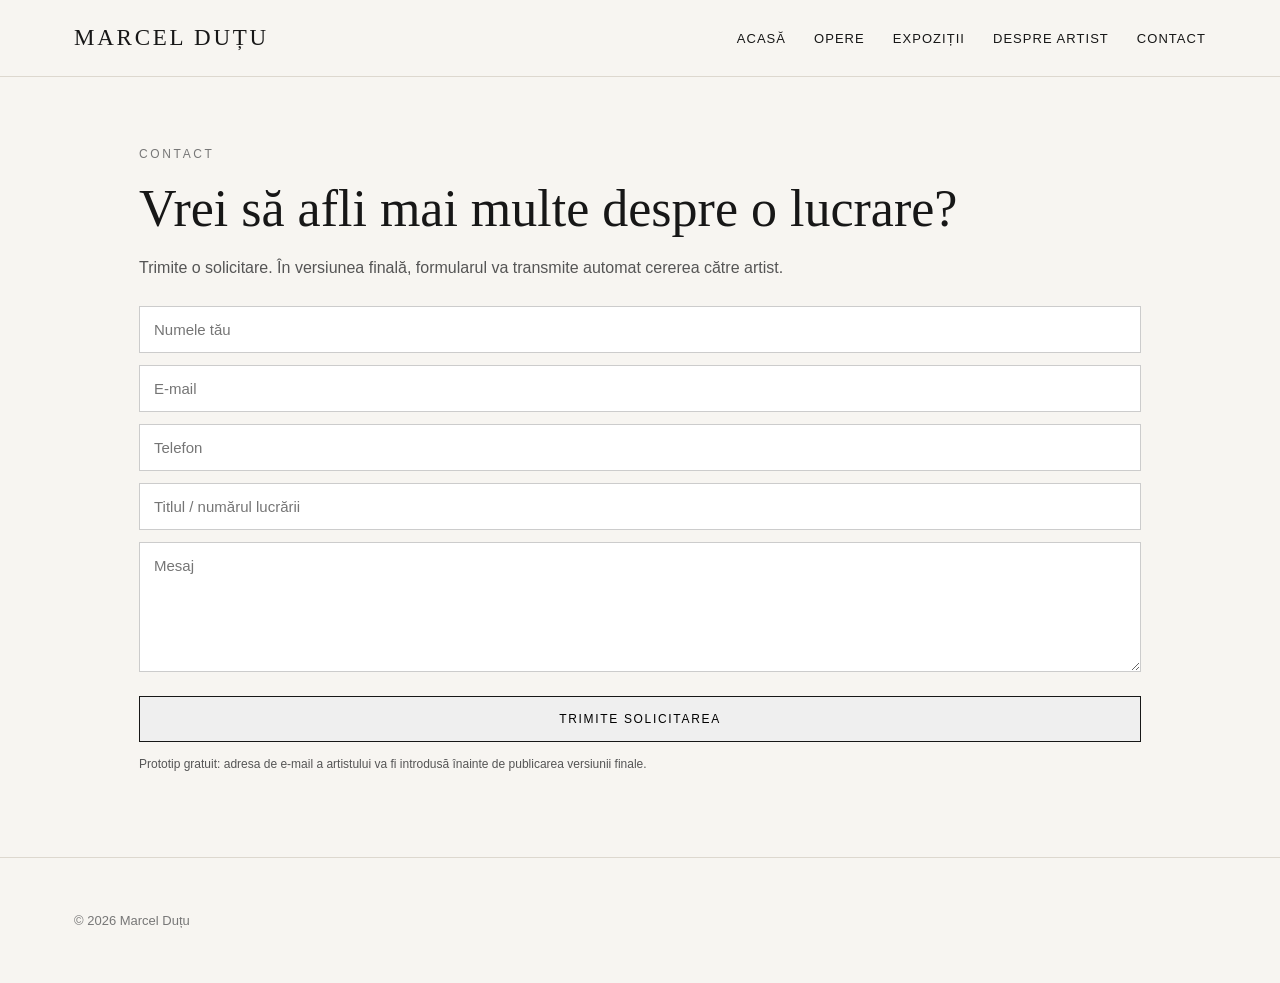
==== contact.html @ 6705fd46 "Add files via upload" ====
<!doctype html><html lang="ro"><head><meta charset="utf-8"><meta name="viewport" content="width=device-width,initial-scale=1"><title>Contact și comenzi — Marcel Duțu</title><meta name="description" content="Contact și solicitări pentru operele originale Marcel Duțu."><link rel="stylesheet" href="style.css"></head><body><header class="nav"><div class="wrap navin"><a class="brand" href="index.html">MARCEL DUȚU</a><nav class="menu"><a href="index.html">Acasă</a><a href="opere.html">Opere</a><a href="expozitii.html">Expoziții</a><a href="despre.html">Despre artist</a><a href="contact.html">Contact</a></nav></div></header><main class="detail"><div class="eyebrow">Contact</div><h1>Vrei să afli mai multe despre o lucrare?</h1><p>Trimite o solicitare. În versiunea finală, formularul va transmite automat cererea către artist.</p><form class="form" action="mailto:EMAILUL_ARTISTULUI" method="post" enctype="text/plain"><input name="Nume" placeholder="Numele tău" required><input type="email" name="Email" placeholder="E-mail" required><input name="Telefon" placeholder="Telefon"><input name="Lucrare" placeholder="Titlul / numărul lucrării"><textarea name="Mesaj" placeholder="Mesaj"></textarea><button class="btn" type="submit">Trimite solicitarea</button></form><p class="note">Prototip gratuit: adresa de e-mail a artistului va fi introdusă înainte de publicarea versiunii finale.</p></main><footer class="footer"><div class="wrap">© 2026 Marcel Duțu</div></footer></body></html>
---- style.css ----
:root{--ink:#171717;--muted:#777;--paper:#f7f5f1;--line:#ddd8cf;--accent:#8d3b2f}*{box-sizing:border-box}html{scroll-behavior:smooth}body{margin:0;background:var(--paper);color:var(--ink);font-family:Arial,Helvetica,sans-serif}a{color:inherit;text-decoration:none}.wrap{max-width:1180px;margin:auto;padding:0 24px}.nav{position:sticky;top:0;z-index:10;background:rgba(247,245,241,.94);backdrop-filter:blur(10px);border-bottom:1px solid var(--line)}.navin{height:76px;display:flex;align-items:center;justify-content:space-between}.brand{font-family:Georgia,serif;font-size:23px;letter-spacing:.12em}.menu{display:flex;gap:28px;font-size:13px;letter-spacing:.08em;text-transform:uppercase}.menu a:hover{color:var(--accent)}.hero{min-height:78vh;display:grid;grid-template-columns:1.1fr .9fr;align-items:center;gap:50px;padding:70px 0}.hero h1{font:clamp(52px,8vw,105px)/.9 Georgia,serif;margin:0 0 24px;letter-spacing:-.045em}.eyebrow{font-size:12px;letter-spacing:.22em;text-transform:uppercase;color:var(--muted);margin-bottom:18px}.hero p{font:24px/1.5 Georgia,serif;max-width:580px;color:#444}.btn{display:inline-block;padding:15px 22px;border:1px solid var(--ink);font-size:12px;letter-spacing:.14em;text-transform:uppercase;margin-top:12px;transition:.2s}.btn:hover{background:var(--ink);color:white}.heroimg{height:600px;overflow:hidden;background:#111}.heroimg img{width:100%;height:100%;object-fit:cover;object-position:center}.section{padding:90px 0;border-top:1px solid var(--line)}.section h2{font:46px Georgia,serif;margin:0 0 12px}.lead{color:var(--muted);max-width:650px;font-size:16px;line-height:1.7;margin-bottom:35px}.grid{display:grid;grid-template-columns:repeat(3,1fr);gap:22px}.card{background:#fff}.cardimg{aspect-ratio:3/4;overflow:hidden;background:#ddd}.cardimg img{width:100%;height:100%;object-fit:cover;transition:transform .5s}.card:hover img{transform:scale(1.025)}.cardbody{padding:18px 18px 20px}.cardbody h3{font:22px Georgia,serif;margin:0 0 7px}.meta{font-size:13px;color:var(--muted)}.artlink{margin-top:14px;display:inline-block;font-size:11px;letter-spacing:.12em;text-transform:uppercase}.band{display:grid;grid-template-columns:1fr 1fr;gap:0;background:#1c1c1c;color:#fff}.bandimg{min-height:460px}.bandimg img{width:100%;height:100%;object-fit:cover}.bandtext{padding:70px;display:flex;flex-direction:column;justify-content:center}.bandtext h2{font:48px Georgia,serif;margin:0 0 18px}.bandtext p{line-height:1.8;color:#ccc}.exgrid{display:grid;grid-template-columns:1fr 1fr;gap:24px}.exgrid img{width:100%;display:block;background:#fff}.about{display:grid;grid-template-columns:.8fr 1.2fr;gap:70px;align-items:start}.aboutimg{background:#ddd;min-height:480px}.aboutimg img{width:100%;height:100%;object-fit:cover}.abouttext{font:20px/1.75 Georgia,serif}.footer{padding:55px 0;border-top:1px solid var(--line);color:var(--muted);font-size:13px}.detail{max-width:1050px;margin:auto;padding:70px 24px}.detailgrid{display:grid;grid-template-columns:1.1fr .9fr;gap:55px}.detailimage{background:#ddd}.detailimage img{display:block;width:100%;max-height:780px;object-fit:contain}.detail h1{font:52px Georgia,serif;margin:0 0 15px}.detail p{line-height:1.7;color:#555}.form{display:grid;gap:12px;margin-top:25px}.form input,.form textarea{width:100%;padding:14px;border:1px solid #ccc;background:white;font:15px Arial}.form textarea{min-height:130px;resize:vertical}.note{font-size:12px;color:#777;line-height:1.6}.mobilemenu{display:none}
@media(max-width:800px){.menu{display:none}.mobilemenu{display:block;font-size:12px;letter-spacing:.1em;text-transform:uppercase}.hero{grid-template-columns:1fr;padding:45px 0}.heroimg{height:55vh;order:-1}.hero h1{font-size:64px}.hero p{font-size:20px}.grid{grid-template-columns:1fr 1fr}.band{grid-template-columns:1fr}.bandimg{min-height:330px}.bandtext{padding:45px 25px}.exgrid,.about,.detailgrid{grid-template-columns:1fr}.section{padding:65px 0}.wrap{padding:0 18px}.detail{padding:45px 18px}.detail h1{font-size:42px}}
@media(max-width:480px){.grid{grid-template-columns:1fr}.hero h1{font-size:52px}.heroimg{height:58vh}}
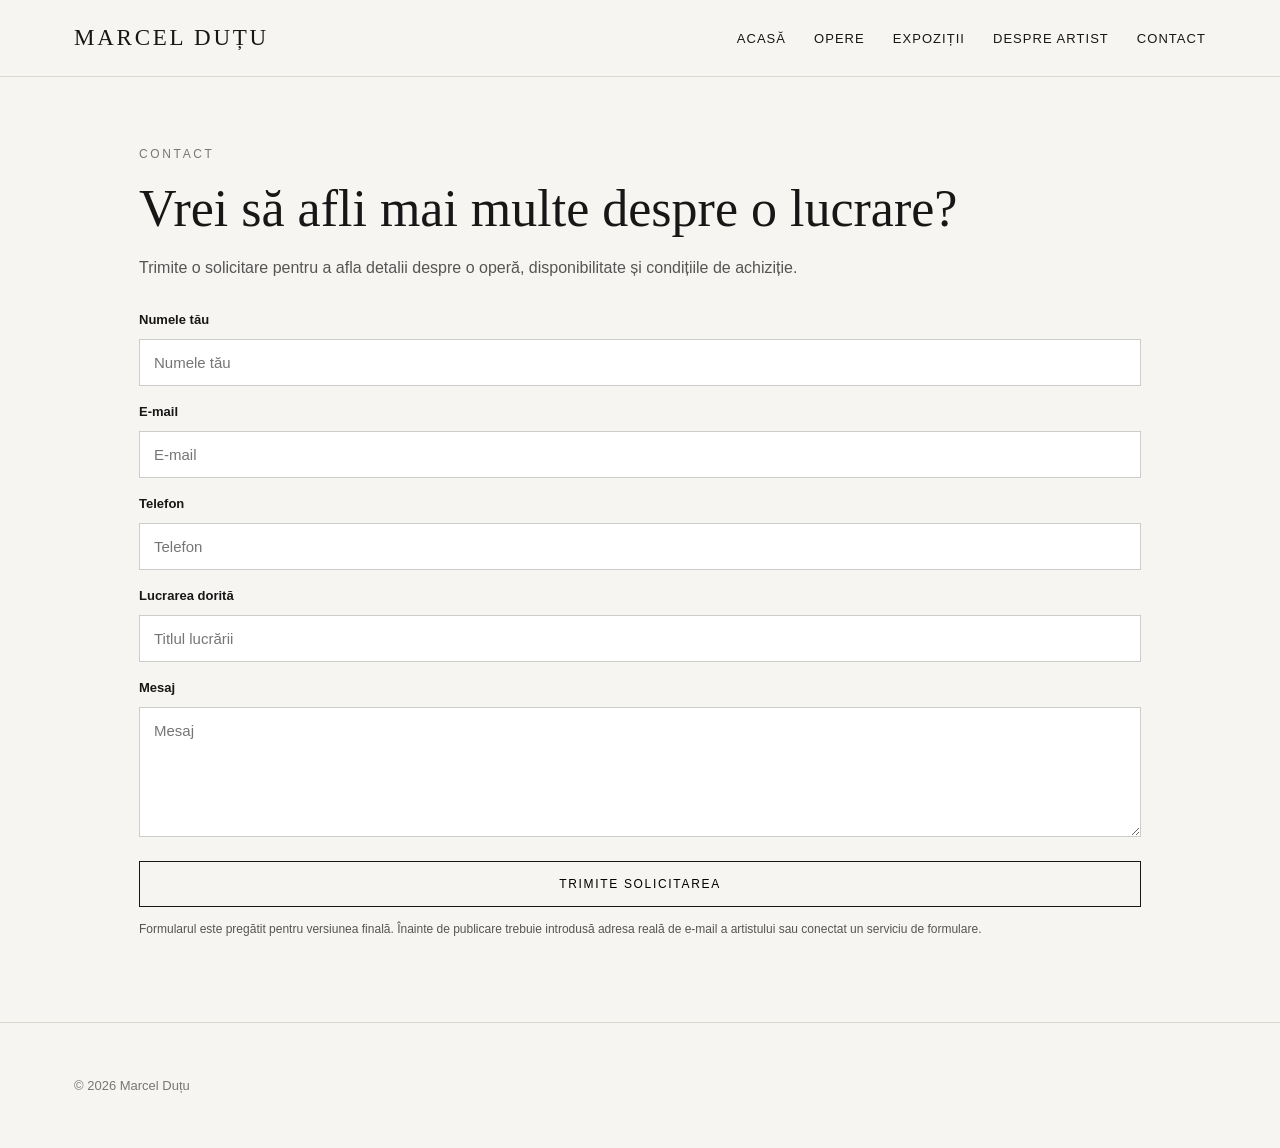
==== commit 9f7ff4ed: "Improve contact form accessibility and artwork prefill" ====
--- a/contact.html
+++ b/contact.html
@@ -1 +1 @@
-<!doctype html><html lang="ro"><head><meta charset="utf-8"><meta name="viewport" content="width=device-width,initial-scale=1"><title>Contact și comenzi — Marcel Duțu</title><meta name="description" content="Contact și solicitări pentru operele originale Marcel Duțu."><link rel="stylesheet" href="style.css"></head><body><header class="nav"><div class="wrap navin"><a class="brand" href="index.html">MARCEL DUȚU</a><nav class="menu"><a href="index.html">Acasă</a><a href="opere.html">Opere</a><a href="expozitii.html">Expoziții</a><a href="despre.html">Despre artist</a><a href="contact.html">Contact</a></nav></div></header><main class="detail"><div class="eyebrow">Contact</div><h1>Vrei să afli mai multe despre o lucrare?</h1><p>Trimite o solicitare. În versiunea finală, formularul va transmite automat cererea către artist.</p><form class="form" action="mailto:EMAILUL_ARTISTULUI" method="post" enctype="text/plain"><input name="Nume" placeholder="Numele tău" required><input type="email" name="Email" placeholder="E-mail" required><input name="Telefon" placeholder="Telefon"><input name="Lucrare" placeholder="Titlul / numărul lucrării"><textarea name="Mesaj" placeholder="Mesaj"></textarea><button class="btn" type="submit">Trimite solicitarea</button></form><p class="note">Prototip gratuit: adresa de e-mail a artistului va fi introdusă înainte de publicarea versiunii finale.</p></main><footer class="footer"><div class="wrap">© 2026 Marcel Duțu</div></footer></body></html>
+<!doctype html><html lang="ro"><head><meta charset="utf-8"><meta name="viewport" content="width=device-width,initial-scale=1"><title>Contact și comenzi — Marcel Duțu</title><meta name="description" content="Contact și solicitări pentru operele originale de Marcel Duțu."><link rel="canonical" href="https://marceldutu.art/contact.html"><meta property="og:type" content="website"><meta property="og:title" content="Contact și comenzi — Marcel Duțu"><meta property="og:description" content="Solicită informații despre operele originale ale lui Marcel Duțu."><meta property="og:url" content="https://marceldutu.art/contact.html"><meta property="og:image" content="https://marceldutu.art/marcel-dutu-artist.jpg"><meta name="twitter:card" content="summary_large_image"><link rel="icon" href="favicon.svg" type="image/svg+xml"><link rel="stylesheet" href="style.css"></head><body><header class="nav"><div class="wrap navin"><a class="brand" href="index.html">MARCEL DUȚU</a><nav class="menu" aria-label="Navigație principală"><a href="index.html">Acasă</a><a href="opere.html">Opere</a><a href="expozitii.html">Expoziții</a><a href="despre.html">Despre artist</a><a href="contact.html" aria-current="page">Contact</a></nav></div></header><main class="detail"><div class="eyebrow">Contact</div><h1>Vrei să afli mai multe despre o lucrare?</h1><p>Trimite o solicitare pentru a afla detalii despre o operă, disponibilitate și condițiile de achiziție.</p><form class="form" action="mailto:EMAILUL_ARTISTULUI" method="post" enctype="text/plain"><label for="nume">Numele tău</label><input id="nume" name="Nume" placeholder="Numele tău" autocomplete="name" required><label for="email">E-mail</label><input id="email" type="email" name="Email" placeholder="E-mail" autocomplete="email" required><label for="telefon">Telefon</label><input id="telefon" name="Telefon" placeholder="Telefon" autocomplete="tel"><label for="lucrare">Lucrarea dorită</label><input id="lucrare" name="Lucrare" placeholder="Titlul lucrării"><label for="mesaj">Mesaj</label><textarea id="mesaj" name="Mesaj" placeholder="Mesaj"></textarea><button class="btn" type="submit">Trimite solicitarea</button></form><p class="note">Formularul este pregătit pentru versiunea finală. Înainte de publicare trebuie introdusă adresa reală de e-mail a artistului sau conectat un serviciu de formulare.</p></main><footer class="footer"><div class="wrap">© 2026 Marcel Duțu</div></footer><script>const params=new URLSearchParams(location.search);const lucrare=params.get('lucrare');if(lucrare)document.getElementById('lucrare').value=lucrare;</script></body></html>
--- a/style.css
+++ b/style.css
@@ -1,3 +1 @@
-:root{--ink:#171717;--muted:#777;--paper:#f7f5f1;--line:#ddd8cf;--accent:#8d3b2f}*{box-sizing:border-box}html{scroll-behavior:smooth}body{margin:0;background:var(--paper);color:var(--ink);font-family:Arial,Helvetica,sans-serif}a{color:inherit;text-decoration:none}.wrap{max-width:1180px;margin:auto;padding:0 24px}.nav{position:sticky;top:0;z-index:10;background:rgba(247,245,241,.94);backdrop-filter:blur(10px);border-bottom:1px solid var(--line)}.navin{height:76px;display:flex;align-items:center;justify-content:space-between}.brand{font-family:Georgia,serif;font-size:23px;letter-spacing:.12em}.menu{display:flex;gap:28px;font-size:13px;letter-spacing:.08em;text-transform:uppercase}.menu a:hover{color:var(--accent)}.hero{min-height:78vh;display:grid;grid-template-columns:1.1fr .9fr;align-items:center;gap:50px;padding:70px 0}.hero h1{font:clamp(52px,8vw,105px)/.9 Georgia,serif;margin:0 0 24px;letter-spacing:-.045em}.eyebrow{font-size:12px;letter-spacing:.22em;text-transform:uppercase;color:var(--muted);margin-bottom:18px}.hero p{font:24px/1.5 Georgia,serif;max-width:580px;color:#444}.btn{display:inline-block;padding:15px 22px;border:1px solid var(--ink);font-size:12px;letter-spacing:.14em;text-transform:uppercase;margin-top:12px;transition:.2s}.btn:hover{background:var(--ink);color:white}.heroimg{height:600px;overflow:hidden;background:#111}.heroimg img{width:100%;height:100%;object-fit:cover;object-position:center}.section{padding:90px 0;border-top:1px solid var(--line)}.section h2{font:46px Georgia,serif;margin:0 0 12px}.lead{color:var(--muted);max-width:650px;font-size:16px;line-height:1.7;margin-bottom:35px}.grid{display:grid;grid-template-columns:repeat(3,1fr);gap:22px}.card{background:#fff}.cardimg{aspect-ratio:3/4;overflow:hidden;background:#ddd}.cardimg img{width:100%;height:100%;object-fit:cover;transition:transform .5s}.card:hover img{transform:scale(1.025)}.cardbody{padding:18px 18px 20px}.cardbody h3{font:22px Georgia,serif;margin:0 0 7px}.meta{font-size:13px;color:var(--muted)}.artlink{margin-top:14px;display:inline-block;font-size:11px;letter-spacing:.12em;text-transform:uppercase}.band{display:grid;grid-template-columns:1fr 1fr;gap:0;background:#1c1c1c;color:#fff}.bandimg{min-height:460px}.bandimg img{width:100%;height:100%;object-fit:cover}.bandtext{padding:70px;display:flex;flex-direction:column;justify-content:center}.bandtext h2{font:48px Georgia,serif;margin:0 0 18px}.bandtext p{line-height:1.8;color:#ccc}.exgrid{display:grid;grid-template-columns:1fr 1fr;gap:24px}.exgrid img{width:100%;display:block;background:#fff}.about{display:grid;grid-template-columns:.8fr 1.2fr;gap:70px;align-items:start}.aboutimg{background:#ddd;min-height:480px}.aboutimg img{width:100%;height:100%;object-fit:cover}.abouttext{font:20px/1.75 Georgia,serif}.footer{padding:55px 0;border-top:1px solid var(--line);color:var(--muted);font-size:13px}.detail{max-width:1050px;margin:auto;padding:70px 24px}.detailgrid{display:grid;grid-template-columns:1.1fr .9fr;gap:55px}.detailimage{background:#ddd}.detailimage img{display:block;width:100%;max-height:780px;object-fit:contain}.detail h1{font:52px Georgia,serif;margin:0 0 15px}.detail p{line-height:1.7;color:#555}.form{display:grid;gap:12px;margin-top:25px}.form input,.form textarea{width:100%;padding:14px;border:1px solid #ccc;background:white;font:15px Arial}.form textarea{min-height:130px;resize:vertical}.note{font-size:12px;color:#777;line-height:1.6}.mobilemenu{display:none}
-@media(max-width:800px){.menu{display:none}.mobilemenu{display:block;font-size:12px;letter-spacing:.1em;text-transform:uppercase}.hero{grid-template-columns:1fr;padding:45px 0}.heroimg{height:55vh;order:-1}.hero h1{font-size:64px}.hero p{font-size:20px}.grid{grid-template-columns:1fr 1fr}.band{grid-template-columns:1fr}.bandimg{min-height:330px}.bandtext{padding:45px 25px}.exgrid,.about,.detailgrid{grid-template-columns:1fr}.section{padding:65px 0}.wrap{padding:0 18px}.detail{padding:45px 18px}.detail h1{font-size:42px}}
-@media(max-width:480px){.grid{grid-template-columns:1fr}.hero h1{font-size:52px}.heroimg{height:58vh}}
+:root{--ink:#171717;--muted:#777;--paper:#f7f5f1;--line:#ddd8cf;--accent:#8d3b2f}*{box-sizing:border-box}html{scroll-behavior:smooth}body{margin:0;background:var(--paper);color:var(--ink);font-family:Arial,Helvetica,sans-serif}a{color:inherit;text-decoration:none}button,a,input,textarea{font:inherit}.wrap{max-width:1180px;margin:auto;padding:0 24px}.nav{position:sticky;top:0;z-index:10;background:rgba(247,245,241,.94);backdrop-filter:blur(10px);border-bottom:1px solid var(--line)}.navin{min-height:76px;display:flex;align-items:center;justify-content:space-between;gap:24px}.brand{font-family:Georgia,serif;font-size:23px;letter-spacing:.12em;white-space:nowrap}.menu{display:flex;gap:28px;font-size:13px;letter-spacing:.08em;text-transform:uppercase;align-items:center}.menu a{padding:8px 0}.menu a:hover,.menu a:focus-visible{color:var(--accent)}a:focus-visible,button:focus-visible,input:focus-visible,textarea:focus-visible{outline:2px solid var(--accent);outline-offset:3px}.hero{min-height:78vh;display:grid;grid-template-columns:1.1fr .9fr;align-items:center;gap:50px;padding:70px 0}.hero h1{font:clamp(52px,8vw,105px)/.9 Georgia,serif;margin:0 0 24px;letter-spacing:-.045em}.eyebrow{font-size:12px;letter-spacing:.22em;text-transform:uppercase;color:var(--muted);margin-bottom:18px}.hero p{font:24px/1.5 Georgia,serif;max-width:580px;color:#444}.btn{display:inline-block;padding:15px 22px;border:1px solid var(--ink);font-size:12px;letter-spacing:.14em;text-transform:uppercase;margin-top:12px;transition:.2s;background:transparent;cursor:pointer}.btn:hover,.btn:focus-visible{background:var(--ink);color:#fff}.heroimg{height:600px;overflow:hidden;background:#111}.heroimg img{width:100%;height:100%;object-fit:cover;object-position:center}.section{padding:90px 0;border-top:1px solid var(--line)}.section h2{font:46px Georgia,serif;margin:0 0 12px}.lead{color:var(--muted);max-width:650px;font-size:16px;line-height:1.7;margin-bottom:35px}.grid{display:grid;grid-template-columns:repeat(3,1fr);gap:22px}.card{background:#fff}.cardimg{aspect-ratio:3/4;overflow:hidden;background:#e8e5df;display:flex;align-items:center;justify-content:center}.cardimg img{width:100%;height:100%;object-fit:contain;transition:transform .5s}.card:hover img{transform:scale(1.025)}.cardbody{padding:18px 18px 20px}.cardbody h3{font:22px Georgia,serif;margin:0 0 7px}.meta{font-size:13px;color:var(--muted)}.artlink{margin-top:14px;display:inline-block;font-size:11px;letter-spacing:.12em;text-transform:uppercase}.band{display:grid;grid-template-columns:1fr 1fr;gap:0;background:#1c1c1c;color:#fff}.bandimg{min-height:460px}.bandimg img{width:100%;height:100%;object-fit:cover}.bandtext{padding:70px;display:flex;flex-direction:column;justify-content:center}.bandtext h2{font:48px Georgia,serif;margin:0 0 18px}.bandtext p{line-height:1.8;color:#ccc}.exgrid{display:grid;grid-template-columns:1fr 1fr;gap:24px}.exgrid img{width:100%;display:block;background:#fff}.about{display:grid;grid-template-columns:.8fr 1.2fr;gap:70px;align-items:start}.aboutimg{background:#ddd;min-height:480px}.aboutimg img{width:100%;height:100%;object-fit:cover}.abouttext{font:20px/1.75 Georgia,serif}.footer{padding:55px 0;border-top:1px solid var(--line);color:var(--muted);font-size:13px}.detail{max-width:1050px;margin:auto;padding:70px 24px}.detailgrid{display:grid;grid-template-columns:1.1fr .9fr;gap:55px}.detailimage{background:#e8e5df;display:flex;align-items:center;justify-content:center}.detailimage img{display:block;width:100%;max-height:780px;object-fit:contain}.detail h1{font:52px Georgia,serif;margin:0 0 15px}.detail p{line-height:1.7;color:#555}.form{display:grid;gap:12px;margin-top:25px}.form label{font-size:13px;font-weight:600;margin-top:6px}.form input,.form textarea{width:100%;padding:14px;border:1px solid #ccc;background:#fff;font:15px Arial}.form textarea{min-height:130px;resize:vertical}.note{font-size:12px;color:#777;line-height:1.6}.mobilemenu{display:none}@media(max-width:800px){.navin{align-items:flex-start;padding-top:14px;padding-bottom:14px}.menu{display:flex;gap:6px 14px;flex-wrap:wrap;justify-content:flex-end;font-size:10px;line-height:1.2}.menu a{padding:5px 0}.mobilemenu{display:none}.hero{grid-template-columns:1fr;padding:45px 0}.heroimg{height:55vh;order:-1}.hero h1{font-size:64px}.hero p{font-size:20px}.grid{grid-template-columns:1fr 1fr}.band{grid-template-columns:1fr}.bandimg{min-height:330px}.bandtext{padding:45px 25px}.exgrid,.about,.detailgrid{grid-template-columns:1fr}.section{padding:65px 0}.wrap{padding:0 18px}.detail{padding:45px 18px}.detail h1{font-size:42px}}@media(max-width:480px){.brand{font-size:19px}.menu{gap:4px 10px;font-size:9px}.grid{grid-template-columns:1fr}.hero h1{font-size:52px}.heroimg{height:58vh}}
